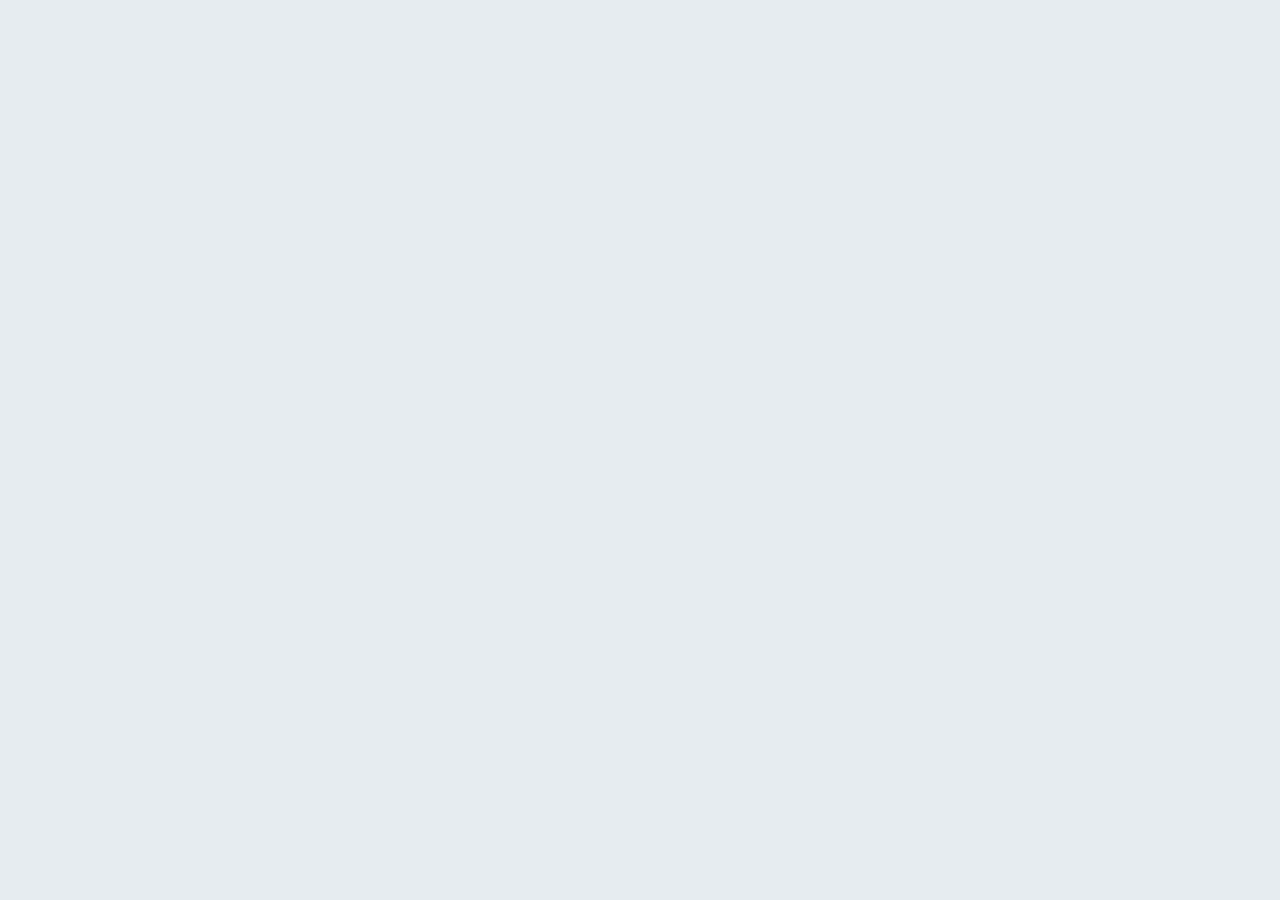
==== index.html @ 533d73ad "Add files via upload Adding initial starting files" ====
<!DOCTYPE html>
<html>
  <head>
    <link rel="stylesheet" type="text/css" href="index.css">
  </head>
  <body>
    <!-- TODO: Create HTML elements for Twitter mockup inside body -->
  </body>
</html>
---- index.css ----
/* Feel free to edit CSS of body if you'd like. We provide you the light gray background color and font family in the body styling */
body {
  font-family: "Helvetica Neue",Helvetica,Arial,sans-serif;
  margin: 0;
  background-color: #e6ecf0;
}

/* TODO: Create CSS for your Twitter Mockup */
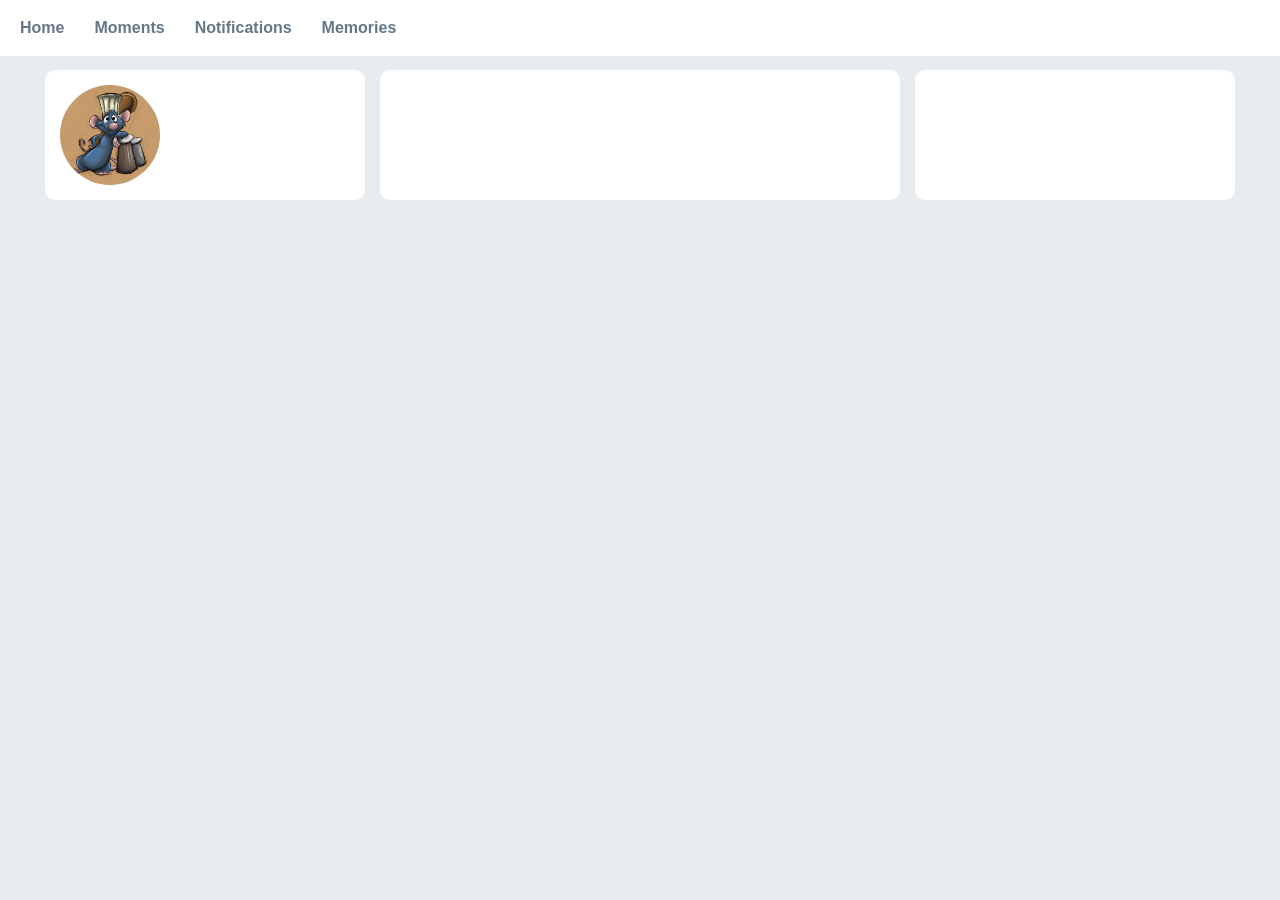
==== commit 16e2ab47: "What we have so far" ====
--- a/index.html
+++ b/index.html
@@ -5,5 +5,29 @@
   </head>
   <body>
     <!-- TODO: Create HTML elements for Twitter mockup inside body -->
+     <div class="header">
+        <ul class="header-boxes">
+          <li>Home</li>
+          <li>Moments</li>
+          <li>Notifications</li>
+          <li>Memories</li>
+        </ul>
+     </div>
+    <div class="content-wrapper">
+      <div class="row">
+        <div class="left-container">
+           <div></div>
+              <div class="thumbnail-img">
+                <img src="./images/ratatouille.jpg">
+              </div>
+         </div>
+         <div class="center-container">
+           <div></div>
+         </div>
+         <div class="right-container">
+           <div></div>
+         </div>
+      </div>
+    </div>
   </body>
 </html>
--- a/index.css
+++ b/index.css
@@ -6,3 +6,97 @@
 }
 
 /* TODO: Create CSS for your Twitter Mockup */
+.header {
+  position: fixed;
+  top: 0;
+  left: 0;
+  width: 100%;
+  background-color: #ffffff;
+  border-bottom: 1px solid #e1e8ed;
+  z-index: 100;
+}
+
+.header-boxes {
+  list-style-type: none;
+  margin: 0;
+  padding: 0 20px;
+  display: flex;
+  flex-direction: row;
+  gap: 30px;
+  height: 56px;
+  align-items: center;
+  text-decoration: none;
+}
+
+.header-boxes li {
+  color: #657786;
+  font-weight: bold;
+}
+
+.header-boxes li:hover {
+  text-decoration: underline;
+  color: lightblue;
+}
+
+.content-wrapper {
+  max-width: 1190px;
+  margin: 0 auto;
+  padding-top: 70px;
+}
+
+.row {
+  display: flex;
+  width: 100%;
+  gap: 15px;
+}
+
+.left-container {
+  width: 290px;
+  flex-shrink: 0;
+  background-color: #ffffff;
+  border-radius: 10px;
+  padding: 15px;
+}
+
+.center-container {
+  flex: 1;
+  background-color: #ffffff;
+  border-radius: 10px;
+  padding: 15px;
+}
+
+.right-container {
+  width: 290px;
+  flex-shrink: 0;
+  background-color: #ffffff;
+  border-radius: 10px;
+  padding: 15px;
+}
+
+.thumbnail-img {
+  width: 100px;
+  height: 100px;
+  border-radius: 50%;
+  overflow: hidden;
+}
+
+.thumbnail-img img {
+  width: 100%;
+  height: 100%;
+  object-fit: cover;
+}
+
+.cover-img {
+  width: 80px;
+  height: 80px;
+  border: 4px solid #FFF;
+  border-radius: 7px;
+  border-top-left-radius: 7px;
+  border-top-right-radius: 7px;
+  border-bottom-right-radius: 7px;
+  border-bottom-left-radius: 7px;
+  position: absolute;
+  z-index: 10;
+  top: 67px;
+  float:left;
+}
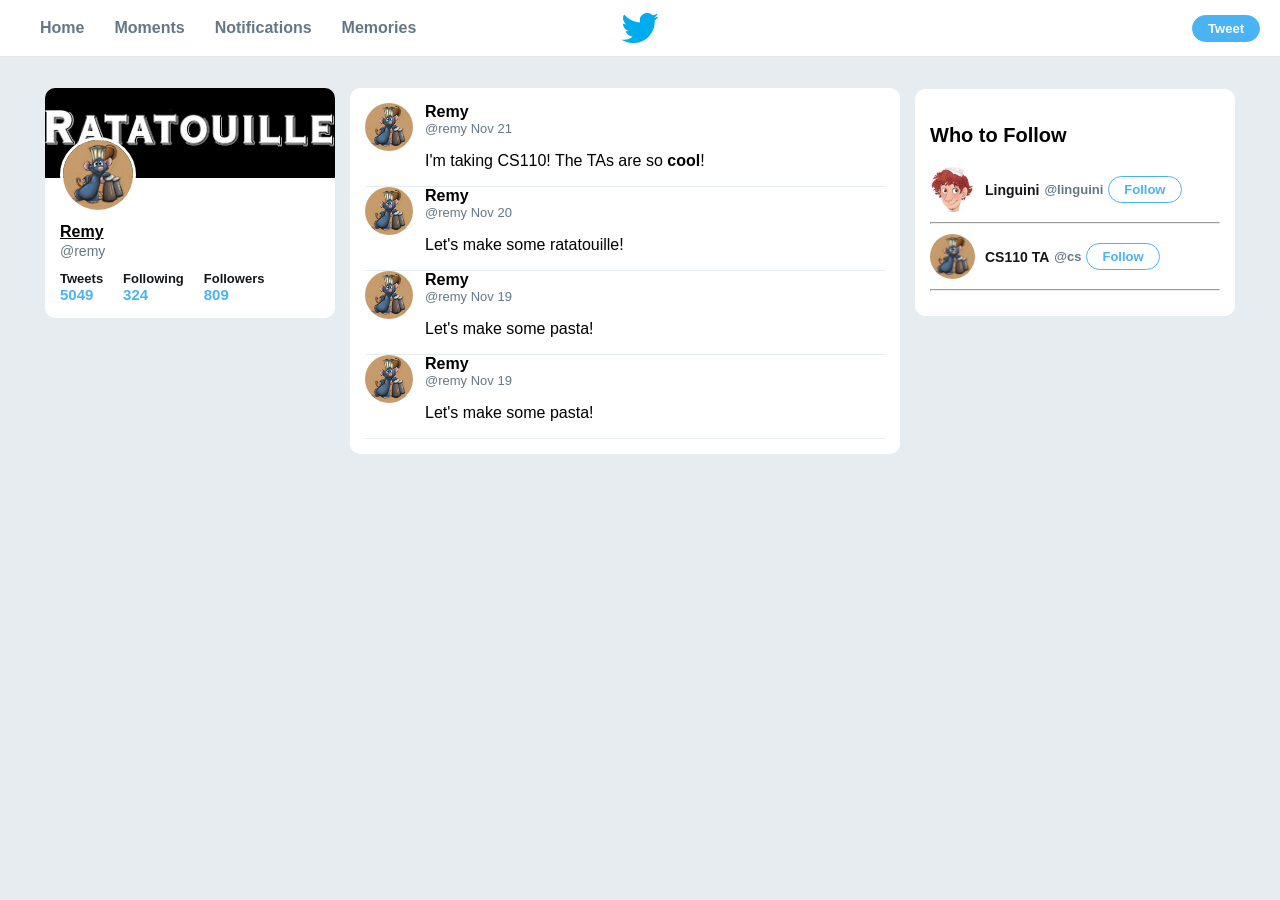
==== commit fa8a5907: "Finished labs part 1 and 2" ====
--- a/index.html
+++ b/index.html
@@ -1,3 +1,5 @@
+<!-- Referenes: https://github.com/Esri/twitter-template/blob/master/index.html 
+ https://codepen.io/moshfequr9/pen/wXQbPR -->>
 <!DOCTYPE html>
 <html>
   <head>
@@ -12,19 +14,92 @@
           <li>Notifications</li>
           <li>Memories</li>
         </ul>
+      <img src="./images/twitter-logo.png" alt="Twitter logo" class="twitter-logo">
+      <div class="header-right">
+        <button class="tweet-button">Tweet</button>
+      </div>
      </div>
     <div class="content-wrapper">
       <div class="row">
         <div class="left-container">
-           <div></div>
-              <div class="thumbnail-img">
-                <img src="./images/ratatouille.jpg">
+          <div class="cover-container">
+            <img src="./images/ratatouille-banner.png" alt="Ratatouille movie banner" class="cover-img">
+            <img src="./images/ratatouille.jpg" alt="Remy the rat profile picture" class="profile-img">
+          </div>
+          <div class="profile-info">
+            <p class="profile-name">Remy</p>
+            <p class="profile-handle">@remy</p>
+            <div class="profile-stats">
+              <div class="stat">
+                <span class="stat-label">Tweets</span>
+                <span class="stat-value">5049</span>
               </div>
-         </div>
+              <div class="stat">
+                <span class="stat-label">Following</span>
+                <span class="stat-value">324</span>
+              </div>
+              <div class="stat">
+                <span class="stat-label">Followers</span>
+                <span class="stat-value">809</span>
+              </div>
+            </div>
+          </div>
+        </div>
          <div class="center-container">
+          <div class="tweet-body">
+          <img src="./images/ratatouille.jpg" alt="Remy" class="pfp-tweet">
+          <div class="tweet-text">
+            <p class="account-name">Remy</p>
+            <p class="handle-date">@remy Nov 21</p>
+            <p>I'm taking CS110! The TAs are so <b>cool</b>!</p>
+          </div>
+        </div>
+          <div class="tweet-body">
+          <img src="./images/ratatouille.jpg" alt="Remy" class="pfp-tweet">
+          <div class="tweet-text">
+            <p class="account-name">Remy</p>
+            <p class="handle-date">@remy Nov 20</p>
+            <p>Let's make some ratatouille!</p>
+          </div>
+        </div>
+        <div class="tweet-body">
+          <img src="./images/ratatouille.jpg" alt="Remy" class="pfp-tweet">
+          <div class="tweet-text">
+            <p class="account-name">Remy</p>
+            <p class="handle-date">@remy Nov 19</p>
+            <p>Let's make some pasta!</p>
+          </div>
+        </div>
+        <div class="tweet-body">
+          <img src="./images/ratatouille.jpg" alt="Remy" class="pfp-tweet">
+          <div class="tweet-text">
+            <p class="account-name">Remy</p>
+            <p class="handle-date">@remy Nov 19</p>
+            <p>Let's make some pasta!</p>
+          </div>
+        </div>
            <div></div>
          </div>
          <div class="right-container">
+            <p>Who to Follow</p>
+            <div class="follow-user">
+                <img src="./images/linguini.png" alt="Linguini the chef profile picture" class="follow-pfp">
+                <div class="follow-info">
+                  <span class="follow-name">Linguini</span>
+                  <span class="follow-handle">@linguini</span>
+                  <button class="follow-button">Follow</button>
+                </div>
+              </div>
+              <hr></hr>
+            <div class="follow-user">
+                <img src="./images/ratatouille.jpg" alt="Remy the rat profile picture" class="follow-pfp">
+                <div class="follow-info">
+                  <span class="follow-name">CS110 TA</span>
+                  <span class="follow-handle">@cs</span>
+                  <button class="follow-button">Follow</button>
+                </div>
+              </div>
+              <hr></hr>
            <div></div>
          </div>
       </div>
--- a/index.css
+++ b/index.css
@@ -10,10 +10,14 @@
   position: fixed;
   top: 0;
   left: 0;
-  width: 100%;
+  right: 0;
   background-color: #ffffff;
   border-bottom: 1px solid #e1e8ed;
   z-index: 100;
+  display: flex;
+  justify-content: space-between;
+  align-items: center;
+  padding: 0 20px;
 }
 
 .header-boxes {
@@ -26,6 +30,7 @@
   height: 56px;
   align-items: center;
   text-decoration: none;
+  flex-shrink: 0;
 }
 
 .header-boxes li {
@@ -35,7 +40,33 @@
 
 .header-boxes li:hover {
   text-decoration: underline;
-  color: lightblue;
+  color: #4AB3F4;
+}
+
+.twitter-logo {
+  position: absolute;
+  left: 50%;
+  transform: translateX(-50%);
+  height: 30px;
+  top: 50%;
+  transform: translate(-50%, -50%);
+}
+
+.header-right {
+  display: flex;
+  justify-content: flex-end;
+  align-items: center;
+}
+
+.tweet-button {
+  border: 1px solid #4AB3F4;
+  color: #ffffff;
+  background-color: #4AB3F4;
+  border-radius: 20px;
+  padding: 5px 15px;
+  font-size: 13px;
+  font-weight: bold;
+  cursor: pointer;
 }
 
 .content-wrapper {
@@ -48,6 +79,7 @@
   display: flex;
   width: 100%;
   gap: 15px;
+  align-items: flex-start;
 }
 
 .left-container {
@@ -55,48 +87,167 @@
   flex-shrink: 0;
   background-color: #ffffff;
   border-radius: 10px;
-  padding: 15px;
+  overflow: hidden;
 }
 
 .center-container {
-  flex: 1;
+  flex: 2;
   background-color: #ffffff;
   border-radius: 10px;
   padding: 15px;
 }
 
+.tweet-body {
+  border-bottom: 1px solid #e6ecf0;
+  min-height: 51px;
+  display: flex;
+  gap:12px;
+  align-items: flex-start;
+}
+
+.tweet-text {
+  flex: 1;
+}
+
+.pfp-tweet {
+  border-radius: 50%;
+  width: 48px;
+  height: 48px;
+}
+
+.account-name {
+  font-weight: bold;
+  margin: 0;
+}
+
+.handle-date {
+  color: #657786;
+  font-size: 13px;
+  margin: 0;
+}
+
 .right-container {
   width: 290px;
   flex-shrink: 0;
   background-color: #ffffff;
   border-radius: 10px;
   padding: 15px;
-}
-
-.thumbnail-img {
-  width: 100px;
-  height: 100px;
+  font-weight: bold;
+  font-size: 20px;
+  margin-top: 1px;
+}
+
+@media(max-width: 1200px){
+  .right-container{
+    display: none;
+  }
+}
+
+.cover-container {
+  position: relative;
+  width: 100%;
+}
+
+.cover-img {
+  width: 100%;
+  height: 90px;
+  object-fit: contain;
+  background-color: #000;
+  display: block;
+}
+
+.profile-img {
+  position: absolute;
+  bottom: -35px;
+  left: 15px;
+  width: 70px;
+  height: 70px;
   border-radius: 50%;
-  overflow: hidden;
-}
-
-.thumbnail-img img {
-  width: 100%;
-  height: 100%;
+  border: 3px solid #ffffff;
   object-fit: cover;
 }
 
-.cover-img {
-  width: 80px;
-  height: 80px;
-  border: 4px solid #FFF;
-  border-radius: 7px;
-  border-top-left-radius: 7px;
-  border-top-right-radius: 7px;
-  border-bottom-right-radius: 7px;
-  border-bottom-left-radius: 7px;
-  position: absolute;
-  z-index: 10;
-  top: 67px;
-  float:left;
-}+.profile-info {
+  padding: 45px 15px 15px 15px;
+}
+
+.profile-name {
+  font-size: 16px;
+  font-weight: bold;
+  text-decoration: underline;
+  margin: 0 0 2px 0;
+}
+
+.profile-handle {
+  color: #657786;
+  font-size: 14px;
+  margin: 0 0 12px 0;
+}
+
+.profile-stats {
+  display: flex;
+  gap: 20px;
+}
+
+.stat {
+  display: flex;
+  flex-direction: column;
+}
+
+.stat-label {
+  font-size: 13px;
+  color: #14171a;
+  font-weight: bold;
+}
+
+.stat-value {
+  font-size: 15px;
+  color: #4AB3F4;
+  font-weight: bold;
+}
+
+/* Follow suggestions right side */ 
+
+.follow-user {
+  display: flex;
+  align-items: center;
+  gap: 10px;
+}
+
+.follow-pfp {
+  width: 45px;
+  height: 45px;
+  border-radius: 50%;
+  object-fit: cover;
+  flex-shrink: 0;
+}
+
+.follow-info {
+  display: flex;
+  flex-direction: row;
+  align-items: center;
+  gap: 5px;
+}
+
+.follow-name {
+  font-size: 14px;
+  font-weight: bold;
+  color: #14171a;
+}
+
+.follow-handle {
+  font-size: 13px;
+  color: #657786;
+}
+
+.follow-button {
+  border: 1px solid #4AB3F4;
+  color: #4AB3F4;
+  background-color: #ffffff;
+  border-radius: 20px;
+  padding: 5px 15px;
+  font-size: 13px;
+  font-weight: bold;
+  cursor: pointer;
+}
+
